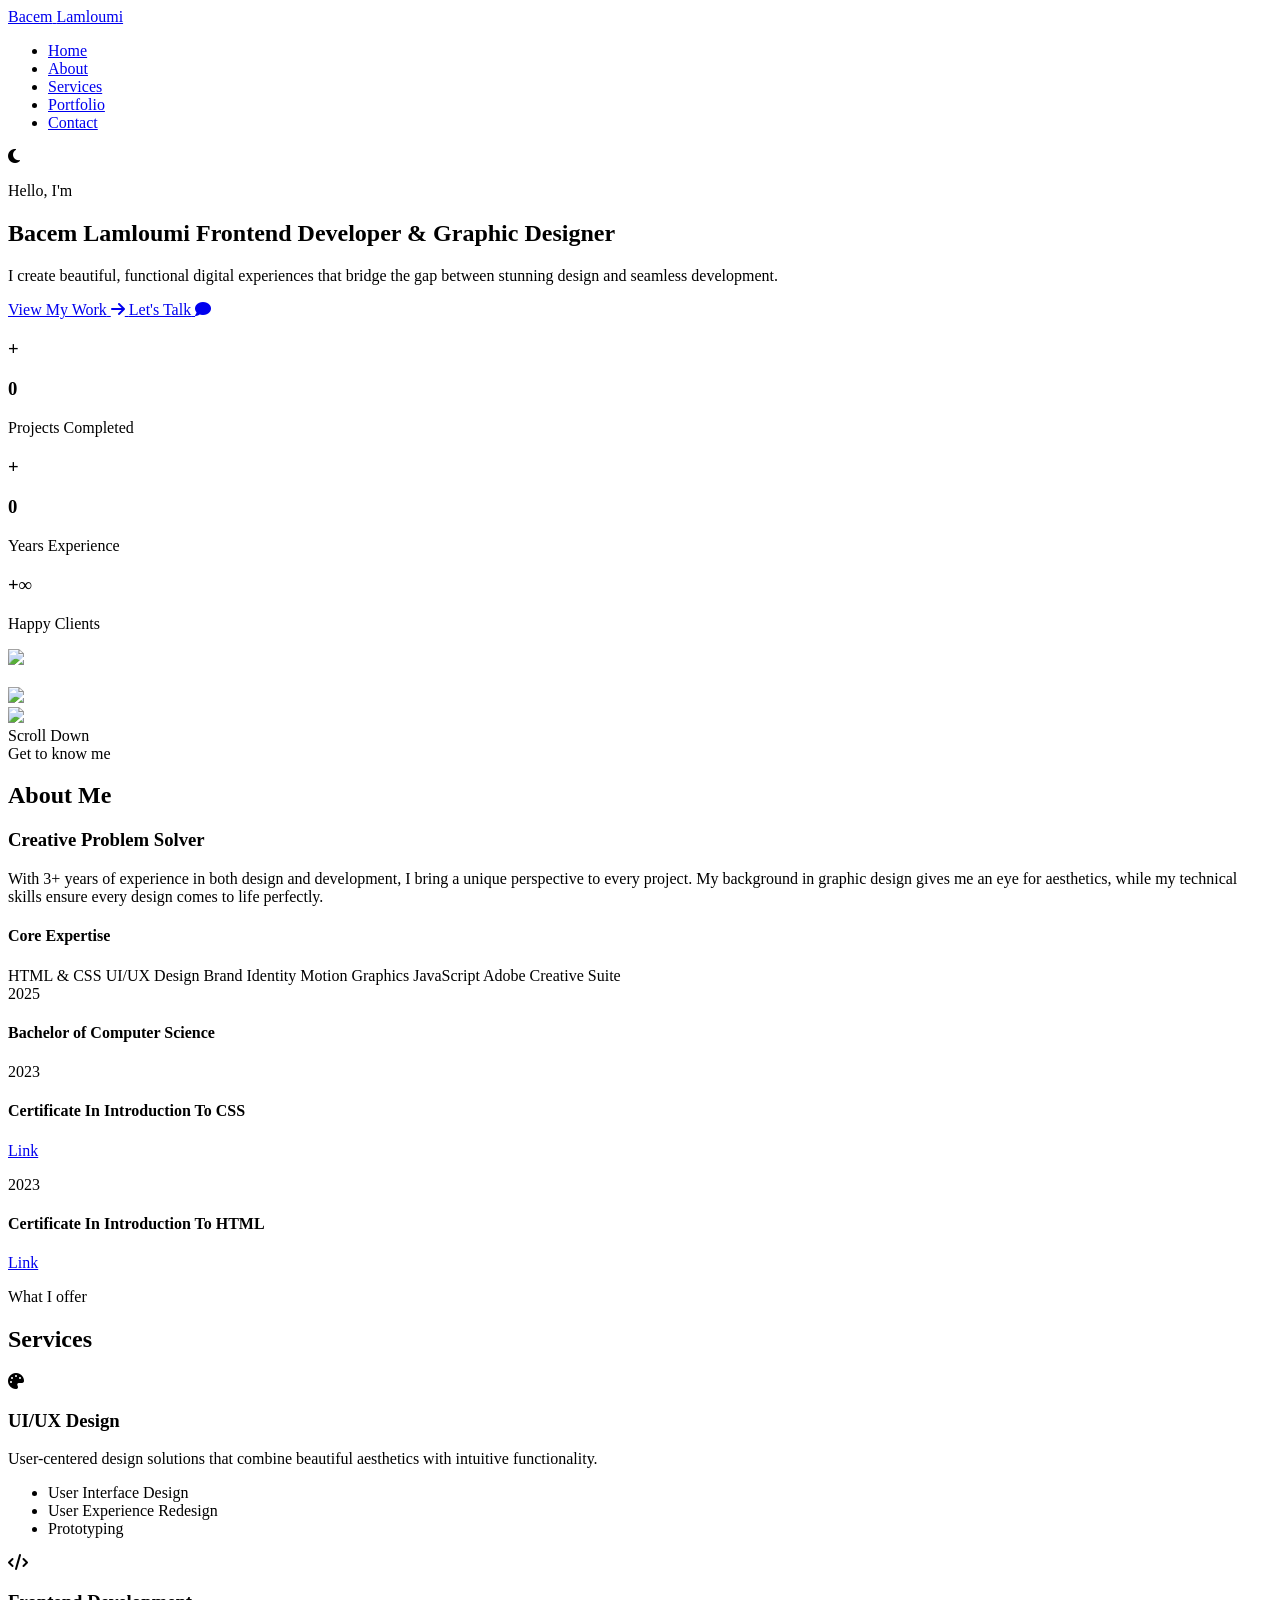
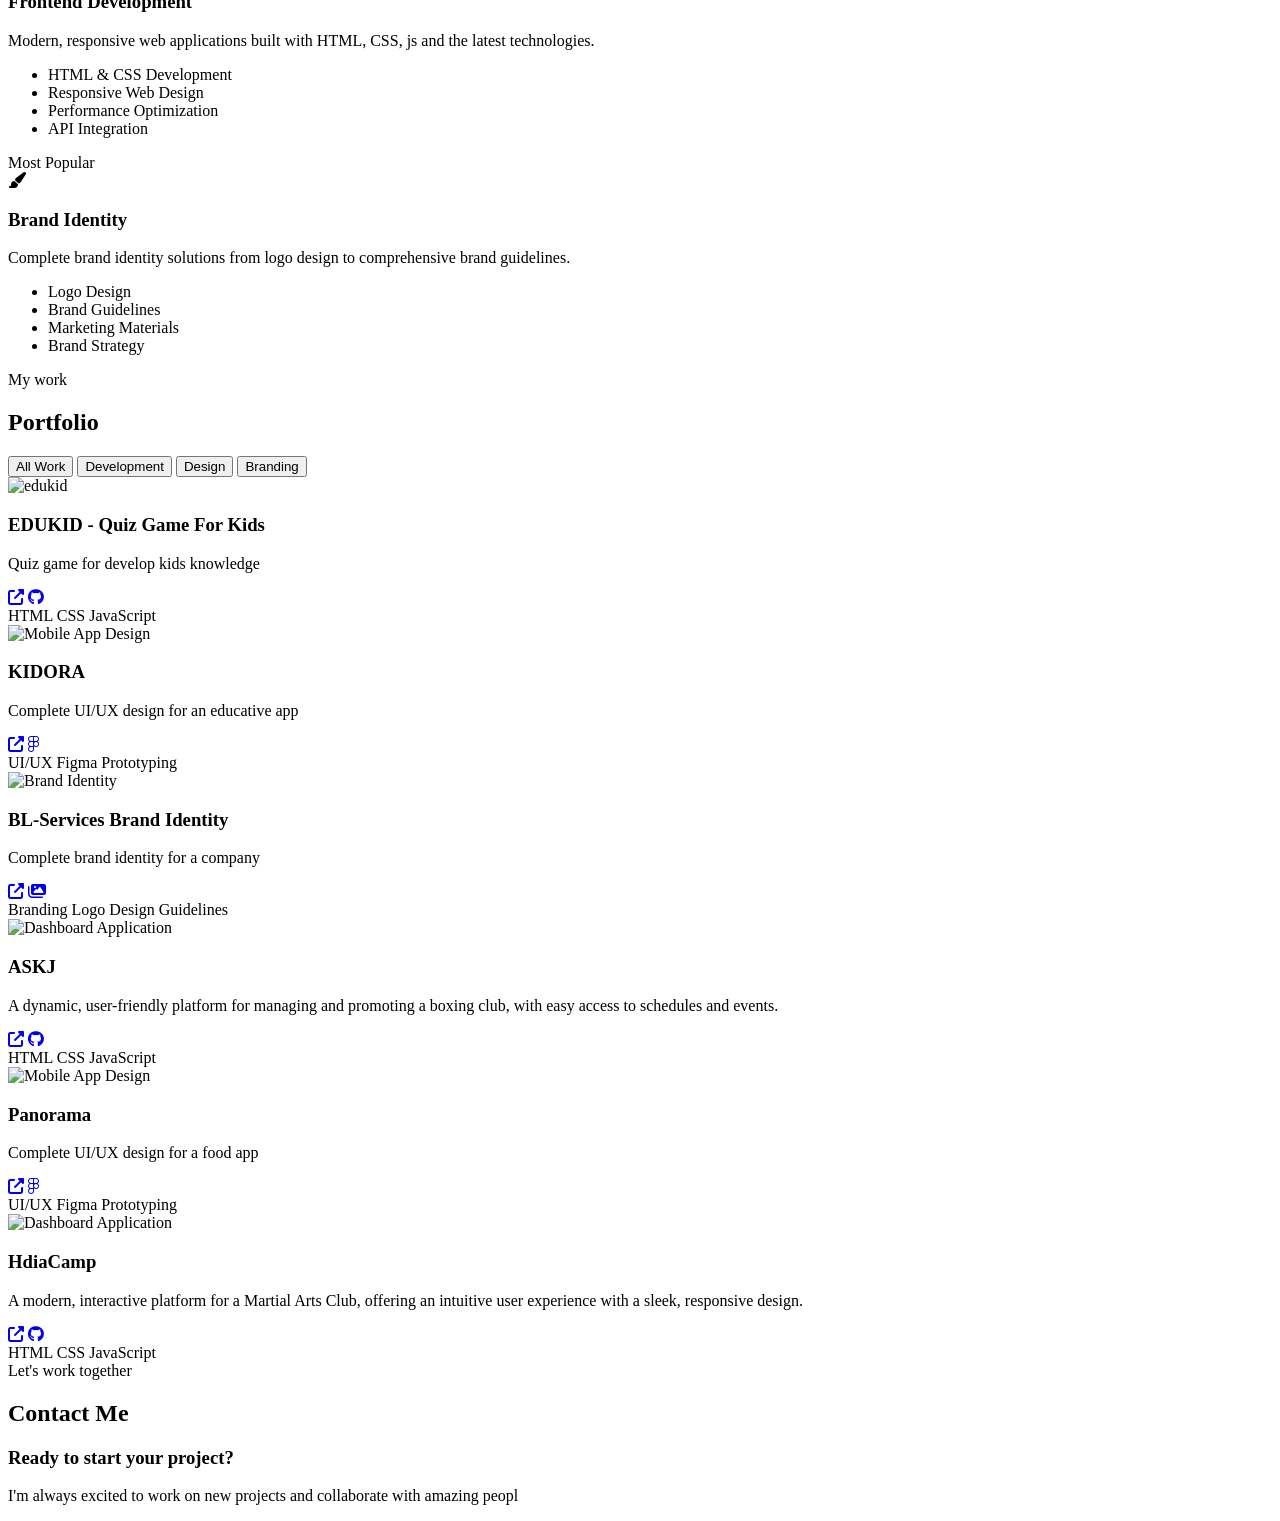
==== index.html @ 66bb6563 "Create index.html" ====
<!DOCTYPE html>
<html lang="en">
<head>
    <meta charset="UTF-8">
    <meta name="viewport" content="width=device-width, initial-scale=1.0">
    <title>Bacem Lamloumi - Frontend Developer & Graphic Designer</title>
    <link rel="stylesheet" href="style.css">
    <link rel="shortcut icon" href="head.png" type="image/x-icon">
    <link href="https://fonts.googleapis.com/css2?family=Poppins:wght@300;400;500;600;700;800&family=Playfair+Display:wght@400;500;600;700&display=swap" rel="stylesheet">
    <link rel="stylesheet" href="https://cdnjs.cloudflare.com/ajax/libs/font-awesome/6.4.0/css/all.min.css">
</head>
<body>
    <!-- Cursor -->
    <div class="cursor"></div>
    <div class="cursor-follower"></div>

    <!-- Navigation -->
    <nav class="navbar" id="navbar">
        <div class="nav-container">
            <div class="nav-logo">
                <a href="#home">
                    <span class="logo-text">Bacem</span>
                    <span class="logo-accent">Lamloumi</span>
                </a>
            </div>
            <ul class="nav-menu" id="nav-menu">
                <li class="nav-item">
                    <a href="#home" class="nav-link" data-text="Home">Home</a>
                </li>
                <li class="nav-item">
                    <a href="#about" class="nav-link" data-text="About">About</a>
                </li>
                <li class="nav-item">
                    <a href="#services" class="nav-link" data-text="Services">Services</a>
                </li>
                <li class="nav-item">
                    <a href="#portfolio" class="nav-link" data-text="Portfolio">Portfolio</a>
                </li>
                <li class="nav-item">
                    <a href="#contact" class="nav-link" data-text="Contact">Contact</a>
                </li>
            </ul>
            <div class="theme-toggle" id="theme-toggle">
                <i class="fas fa-moon"></i>
            </div>
            <div class="nav-toggle" id="mobile-menu">
                <span class="bar"></span>
                <span class="bar"></span>
                <span class="bar"></span>
            </div>
        </div>
    </nav>

    <!-- Hero Section -->
    <section id="home" class="hero">
        <div class="hero-background">
            <div class="gradient-orb orb-1"></div>
            <div class="gradient-orb orb-2"></div>
            <div class="gradient-orb orb-3"></div>
        </div>
        <div class="hero-container">
            <div class="hero-content">
                <div class="hero-text">
                    <p class="hero-greeting">Hello, I'm</p>
                    <h1 class="hero-title">
                        <span class="title-line">Bacem Lamloumi</span>
                        <span class="title-line">Frontend Developer</span>
                        <span class="title-line">& Graphic Designer</span>
                    </h1>
                    <p class="hero-description">
                        I create beautiful, functional digital experiences that bridge the gap between 
                        stunning design and seamless development.
                    </p>
                    <div class="hero-buttons">
                        <a href="#portfolio" class="btn btn-primary">
                            <span>View My Work</span>
                            <i class="fas fa-arrow-right"></i>
                        </a>
                        <a href="#contact" class="btn btn-outline">
                            <span>Let's Talk</span>
                            <i class="fas fa-comment"></i>
                        </a>
                    </div>
                </div>
                <div class="hero-stats">
                    <div class="stat-item">
                        <div class="two">
                            <h3>+</h3><h3 class="stat-number" data-target="10">0</h3>
                        </div>
                        <p class="stat-label">Projects Completed</p>
                    </div>
                    <div class="stat-item">
                        <div class="two">
                            <h3>+</h3><h3 class="stat-number" data-target="3">0</h3>
                        </div>
                        <p class="stat-label">Years Experience</p>
                    </div>
                    <div class="stat-item">
                        <div class="two">
                            <h3>+∞</h3>
                        </div>
                        <p class="stat-label">Happy Clients</p>
                    </div>
                </div>
            </div>
            <div class="hero-visual">
                <div class="profile-container">
                        <img src="head.png"  class="profile-img">
                        <div class="profile-decoration"></div>
                    <div class="floating-elements">
                        <div class="floating-card card-1">
                            <img src="vscode.png" alt="">
                        </div>
                        <div class="floating-card card-2">
                            <img src="js.png">
                        </div>
                        <div class="floating-card card-3">
                            <img src="ps.png">
                        </div>
                    </div>
                </div>
            </div>
        </div>
        <div class="scroll-indicator">
            <div class="scroll-text">Scroll Down</div>
            <div class="scroll-line"></div>
        </div>
    </section>

    <!-- About Section -->
    <section id="about" class="about">
        <div class="container">
            <div class="section-header">
                <span class="section-subtitle">Get to know me</span>
                <h2 class="section-title">About Me</h2>
            </div>
            <div class="about-content">
                <div class="about-text">
                    <div class="text-block">
                        <h3>Creative Problem Solver</h3>
                        <p>
                            With 3+ years of experience in both design and development, I bring a unique perspective 
                            to every project. My background in graphic design gives me an eye for aesthetics, while 
                            my technical skills ensure every design comes to life perfectly.
                        </p>
                    </div>
                   
                    <div class="skills-preview">
                        <h4>Core Expertise</h4>
                        <div class="skill-tags">
                            <span class="skill-tag">HTML & CSS</span>
                            <span class="skill-tag">UI/UX Design</span>
                            <span class="skill-tag">Brand Identity</span>
                            <span class="skill-tag">Motion Graphics</span>
                            <span class="skill-tag">JavaScript</span>
                            <span class="skill-tag">Adobe Creative Suite</span>
                        </div>
                    </div>
                </div>
                <div class="about-visual">
                    <div class="experience-timeline">
                        <div class="timeline-item">
                            <div class="timeline-year">2025</div>
                            <div class="timeline-content">
                                <h4>Bachelor of Computer Science</h4>
                            </div>
                        </div>
                        <div class="timeline-item">
                            <div class="timeline-year">2023</div>
                            <div class="timeline-content">
                                <h4>Certificate In Introduction To CSS</h4>
                                <p><a href="https://www.sololearn.com/certificates/CC-RJZGMGFD" target="_blank">Link</a></p>
                            </div>
                        </div>
                        <div class="timeline-item">
                            <div class="timeline-year">2023</div>
                            <div class="timeline-content">
                                <h4>Certificate In Introduction To HTML</h4>
                                <p><a href="https://www.sololearn.com/certificates/CC-FWKCHX9N">Link</a></p>
                            </div>
                        </div>
                    </div>
                </div>
            </div>
        </div>
    </section>

    <!-- Services Section -->
    <section id="services" class="services">
        <div class="container">
            <div class="section-header">
                <span class="section-subtitle">What I offer</span>
                <h2 class="section-title">Services</h2>
            </div>
            <div class="services-grid">
                <div class="service-card">
                    <div class="service-icon">
                        <i class="fas fa-palette"></i>
                    </div>
                    <h3>UI/UX Design</h3>
                    <p>User-centered design solutions that combine beautiful aesthetics with intuitive functionality.</p>
                    <ul class="service-features">
                        <li>User Interface Design</li>
                        <li>User Experience Redesign</li>
                        <li>Prototyping</li>
                        
                    </ul>
                </div>
                <div class="service-card featured">
                    <div class="service-icon">
                        <i class="fas fa-code"></i>
                    </div>
                    <h3>Frontend Development</h3>
                    <p>Modern, responsive web applications built with HTML, CSS, js and the latest technologies.</p>
                    <ul class="service-features">
                        <li>HTML & CSS Development</li>
                        <li>Responsive Web Design</li>
                        <li>Performance Optimization</li>
                        <li>API Integration</li>
                    </ul>
                    <div class="featured-badge">Most Popular</div>
                </div>
                <div class="service-card">
                    <div class="service-icon">
                        <i class="fas fa-paint-brush"></i>
                    </div>
                    <h3>Brand Identity</h3>
                    <p>Complete brand identity solutions from logo design to comprehensive brand guidelines.</p>
                    <ul class="service-features">
                        <li>Logo Design</li>
                        <li>Brand Guidelines</li>
                        <li>Marketing Materials</li>
                        <li>Brand Strategy</li>
                    </ul>
                </div>
            </div>
        </div>
    </section>

    <!-- Portfolio Section -->
    <section id="portfolio" class="portfolio">
        <div class="container">
            <div class="section-header">
                <span class="section-subtitle">My work</span>
                <h2 class="section-title">Portfolio</h2>
            </div>
            <div class="portfolio-filters">
                <button class="filter-btn active" data-filter="all">All Work</button>
                <button class="filter-btn" data-filter="development">Development</button>
                <button class="filter-btn" data-filter="design">Design</button>
                <button class="filter-btn" data-filter="branding">Branding</button>
            </div>
            <div class="portfolio-grid">
                <div class="portfolio-item" data-category="development">
                    <div class="portfolio-image">
                        <img src="logo.png" alt="edukid">
                        <div class="portfolio-overlay">
                            <div class="portfolio-content">
                                <h3>EDUKID - Quiz Game For Kids</h3>
                                <p>Quiz game for develop kids knowledge</p>
                                <div class="portfolio-links">
                                    <a href="https://bacemlm.github.io/edukid/" class="portfolio-link" target="_blank"><i class="fas fa-external-link-alt"></i></a>
                                    <a href="https://github.com/bacemlm/edukid" class="portfolio-link" target="_blank"><i class="fab fa-github"></i></a>
                                </div>
                            </div>
                        </div>
                    </div>
                    <div class="portfolio-info">
                        <div class="portfolio-tags">
                            <span class="tag">HTML</span>
                            <span class="tag">CSS</span>
                            <span class="tag">JavaScript</span>
                        </div>
                    </div>
                </div>

                <div class="portfolio-item" data-category="design">
                    <div class="portfolio-image">
                        <img src="kidora.png" alt="Mobile App Design">
                        <div class="portfolio-overlay">
                            <div class="portfolio-content">
                                <h3>KIDORA</h3>
                                <p>Complete UI/UX design for an educative app</p>
                                <div class="portfolio-links">
                                    <a href="#" class="portfolio-link"><i class="fas fa-external-link-alt"></i></a>
                                    <a href="#" class="portfolio-link"><i class="fab fa-figma"></i></a>
                                </div>
                            </div>
                        </div>
                    </div>
                    <div class="portfolio-info">
                        <div class="portfolio-tags">
                            <span class="tag">UI/UX</span>
                            <span class="tag">Figma</span>
                            <span class="tag">Prototyping</span>
                        </div>
                    </div>
                </div>

                <div class="portfolio-item" data-category="branding">
                    <div class="portfolio-image">
                        <img src="blservices.jpg" alt="Brand Identity">
                        <div class="portfolio-overlay">
                            <div class="portfolio-content">
                                <h3>BL-Services Brand Identity</h3>
                                <p>Complete brand identity for a company</p>
                                <div class="portfolio-links">
                                    <a href="#" class="portfolio-link"><i class="fas fa-external-link-alt"></i></a>
                                    <a href="#" class="portfolio-link"><i class="fas fa-images"></i></a>
                                </div>
                            </div>
                        </div>
                    </div>
                    <div class="portfolio-info">
                        <div class="portfolio-tags">
                            <span class="tag">Branding</span>
                            <span class="tag">Logo Design</span>
                            <span class="tag">Guidelines</span>
                        </div>
                    </div>
                </div>

                <div class="portfolio-item" data-category="development">
                    <div class="portfolio-image">
                        <img src="askj.png" alt="Dashboard Application">
                        <div class="portfolio-overlay">
                            <div class="portfolio-content">
                                <h3>ASKJ</h3>
                                <p>A dynamic, user-friendly platform for managing and promoting a boxing club, with easy access to schedules and events.</p>
                                <div class="portfolio-links">
                                    <a href="https://bacemlm.github.io/askj/" class="portfolio-link"><i class="fas fa-external-link-alt"></i></a>
                                    <a href="https://github.com/bacemlm/askj" class="portfolio-link"><i class="fab fa-github"></i></a>
                                </div>
                            </div>
                        </div>
                    </div>
                    <div class="portfolio-info">
                        <div class="portfolio-tags">
                            <span class="tag">HTML</span>
                            <span class="tag">CSS</span>
                            <span class="tag">JavaScript</span>
                        </div>
                    </div>
                </div>

                
                <div class="portfolio-item" data-category="design">
                    <div class="portfolio-image">
                        <img src="panorama.png" alt="Mobile App Design">
                        <div class="portfolio-overlay">
                            <div class="portfolio-content">
                                <h3>Panorama</h3>
                                <p>Complete UI/UX design for a food app</p>
                                <div class="portfolio-links">
                                    <a href="#" class="portfolio-link"><i class="fas fa-external-link-alt"></i></a>
                                    <a href="#" class="portfolio-link"><i class="fab fa-figma"></i></a>
                                </div>
                            </div>
                        </div>
                    </div>
                    <div class="portfolio-info">
                        <div class="portfolio-tags">
                            <span class="tag">UI/UX</span>
                            <span class="tag">Figma</span>
                            <span class="tag">Prototyping</span>
                        </div>
                    </div>
                </div>

                <div class="portfolio-item" data-category="development">
                    <div class="portfolio-image">
                        <img src="hdiacamp.png" alt="Dashboard Application">
                        <div class="portfolio-overlay">
                            <div class="portfolio-content">
                                <h3>HdiaCamp</h3>
                                <p>A modern, interactive platform for a Martial Arts Club, offering an intuitive user experience with a sleek, responsive design.</p>
                                <div class="portfolio-links">
                                    <a href="https://bacemlm.github.io/hdiaCamp/" class="portfolio-link"><i class="fas fa-external-link-alt"></i></a>
                                    <a href="https://github.com/bacemlm/hdiaCamp" class="portfolio-link"><i class="fab fa-github"></i></a>
                                </div>
                            </div>
                        </div>
                    </div>
                    <div class="portfolio-info">
                        <div class="portfolio-tags">
                            <span class="tag">HTML</span>
                            <span class="tag">CSS</span>
                            <span class="tag">JavaScript</span>
                        </div>
                    </div>
                </div>
            </div>
        </div>
    </section>

    <!-- Contact Section -->
    <section id="contact" class="contact">
        <div class="container">
            <div class="section-header">
                <span class="section-subtitle">Let's work together</span>
                <h2 class="section-title">Contact Me</h2>
            </div>
            <div class="contact-content">
                <div class="contact-info">
                    <div class="contact-text">
                        <h3>Ready to start your project?</h3>
                        <p>
                            I'm always excited to work on new projects and collaborate with amazing peopl
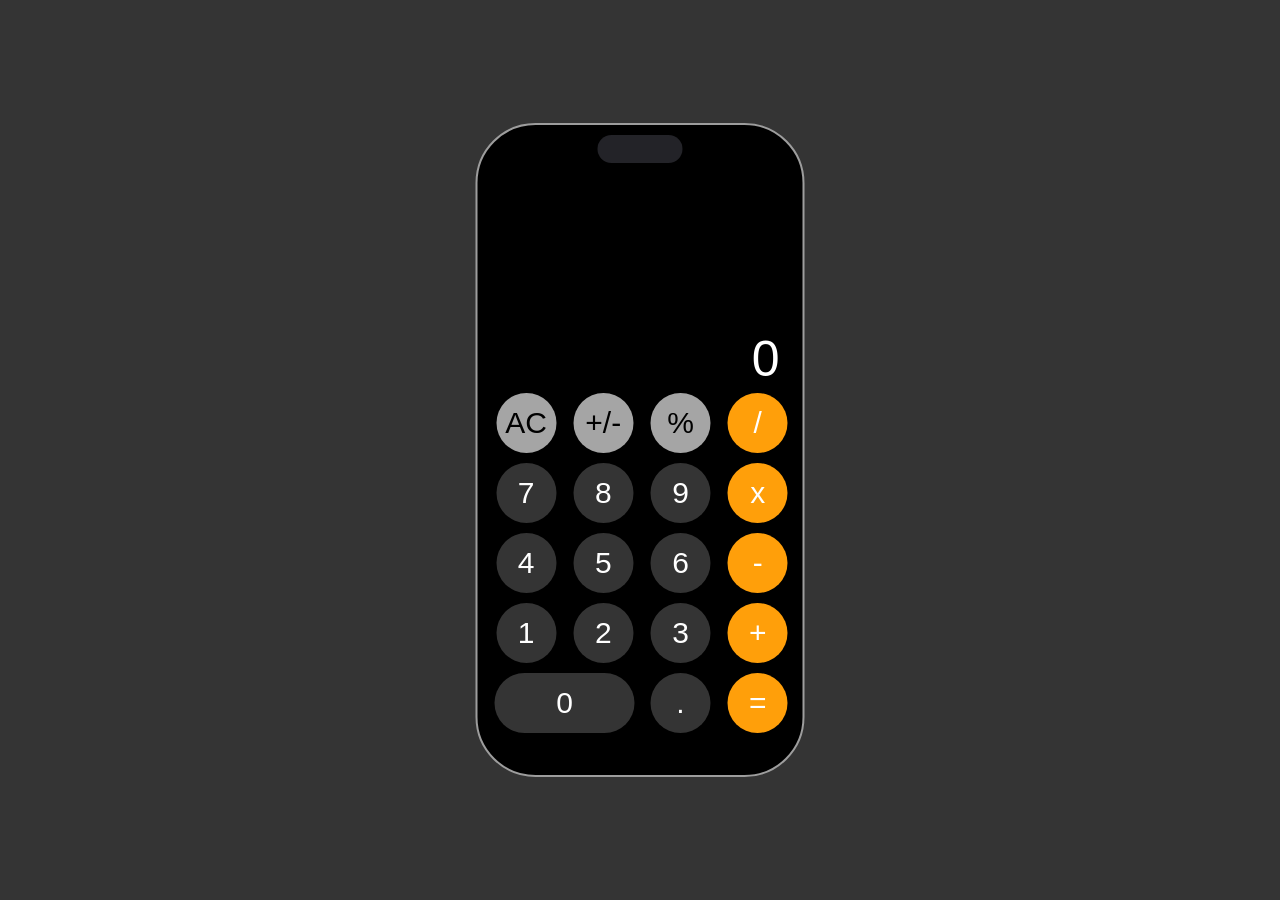
==== commit 817a6716: "Add initial HTML structure for calculator" ====
--- a/index.html
+++ b/index.html
@@ -1,408 +1,37 @@
 <!DOCTYPE html>
-<html lang="en">
+<html>
 <head>
-    <meta charset="UTF-8">
-    <meta name="viewport" content="width=device-width, initial-scale=1.0">
-    <title>Bacem Lamloumi - Frontend Developer & Graphic Designer</title>
-    <link rel="stylesheet" href="style.css">
-    <link rel="shortcut icon" href="head.png" type="image/x-icon">
-    <link href="https://fonts.googleapis.com/css2?family=Poppins:wght@300;400;500;600;700;800&family=Playfair+Display:wght@400;500;600;700&display=swap" rel="stylesheet">
-    <link rel="stylesheet" href="https://cdnjs.cloudflare.com/ajax/libs/font-awesome/6.4.0/css/all.min.css">
+	<title>Calcul</title>
+	<link rel="stylesheet" type="text/css" href="calcul.css">
 </head>
 <body>
-    <!-- Cursor -->
-    <div class="cursor"></div>
-    <div class="cursor-follower"></div>
-
-    <!-- Navigation -->
-    <nav class="navbar" id="navbar">
-        <div class="nav-container">
-            <div class="nav-logo">
-                <a href="#home">
-                    <span class="logo-text">Bacem</span>
-                    <span class="logo-accent">Lamloumi</span>
-                </a>
-            </div>
-            <ul class="nav-menu" id="nav-menu">
-                <li class="nav-item">
-                    <a href="#home" class="nav-link" data-text="Home">Home</a>
-                </li>
-                <li class="nav-item">
-                    <a href="#about" class="nav-link" data-text="About">About</a>
-                </li>
-                <li class="nav-item">
-                    <a href="#services" class="nav-link" data-text="Services">Services</a>
-                </li>
-                <li class="nav-item">
-                    <a href="#portfolio" class="nav-link" data-text="Portfolio">Portfolio</a>
-                </li>
-                <li class="nav-item">
-                    <a href="#contact" class="nav-link" data-text="Contact">Contact</a>
-                </li>
-            </ul>
-            <div class="theme-toggle" id="theme-toggle">
-                <i class="fas fa-moon"></i>
-            </div>
-            <div class="nav-toggle" id="mobile-menu">
-                <span class="bar"></span>
-                <span class="bar"></span>
-                <span class="bar"></span>
-            </div>
-        </div>
-    </nav>
-
-    <!-- Hero Section -->
-    <section id="home" class="hero">
-        <div class="hero-background">
-            <div class="gradient-orb orb-1"></div>
-            <div class="gradient-orb orb-2"></div>
-            <div class="gradient-orb orb-3"></div>
-        </div>
-        <div class="hero-container">
-            <div class="hero-content">
-                <div class="hero-text">
-                    <p class="hero-greeting">Hello, I'm</p>
-                    <h1 class="hero-title">
-                        <span class="title-line">Bacem Lamloumi</span>
-                        <span class="title-line">Frontend Developer</span>
-                        <span class="title-line">& Graphic Designer</span>
-                    </h1>
-                    <p class="hero-description">
-                        I create beautiful, functional digital experiences that bridge the gap between 
-                        stunning design and seamless development.
-                    </p>
-                    <div class="hero-buttons">
-                        <a href="#portfolio" class="btn btn-primary">
-                            <span>View My Work</span>
-                            <i class="fas fa-arrow-right"></i>
-                        </a>
-                        <a href="#contact" class="btn btn-outline">
-                            <span>Let's Talk</span>
-                            <i class="fas fa-comment"></i>
-                        </a>
-                    </div>
-                </div>
-                <div class="hero-stats">
-                    <div class="stat-item">
-                        <div class="two">
-                            <h3>+</h3><h3 class="stat-number" data-target="10">0</h3>
-                        </div>
-                        <p class="stat-label">Projects Completed</p>
-                    </div>
-                    <div class="stat-item">
-                        <div class="two">
-                            <h3>+</h3><h3 class="stat-number" data-target="3">0</h3>
-                        </div>
-                        <p class="stat-label">Years Experience</p>
-                    </div>
-                    <div class="stat-item">
-                        <div class="two">
-                            <h3>+∞</h3>
-                        </div>
-                        <p class="stat-label">Happy Clients</p>
-                    </div>
-                </div>
-            </div>
-            <div class="hero-visual">
-                <div class="profile-container">
-                        <img src="head.png"  class="profile-img">
-                        <div class="profile-decoration"></div>
-                    <div class="floating-elements">
-                        <div class="floating-card card-1">
-                            <img src="vscode.png" alt="">
-                        </div>
-                        <div class="floating-card card-2">
-                            <img src="js.png">
-                        </div>
-                        <div class="floating-card card-3">
-                            <img src="ps.png">
-                        </div>
-                    </div>
-                </div>
-            </div>
-        </div>
-        <div class="scroll-indicator">
-            <div class="scroll-text">Scroll Down</div>
-            <div class="scroll-line"></div>
-        </div>
-    </section>
-
-    <!-- About Section -->
-    <section id="about" class="about">
-        <div class="container">
-            <div class="section-header">
-                <span class="section-subtitle">Get to know me</span>
-                <h2 class="section-title">About Me</h2>
-            </div>
-            <div class="about-content">
-                <div class="about-text">
-                    <div class="text-block">
-                        <h3>Creative Problem Solver</h3>
-                        <p>
-                            With 3+ years of experience in both design and development, I bring a unique perspective 
-                            to every project. My background in graphic design gives me an eye for aesthetics, while 
-                            my technical skills ensure every design comes to life perfectly.
-                        </p>
-                    </div>
-                   
-                    <div class="skills-preview">
-                        <h4>Core Expertise</h4>
-                        <div class="skill-tags">
-                            <span class="skill-tag">HTML & CSS</span>
-                            <span class="skill-tag">UI/UX Design</span>
-                            <span class="skill-tag">Brand Identity</span>
-                            <span class="skill-tag">Motion Graphics</span>
-                            <span class="skill-tag">JavaScript</span>
-                            <span class="skill-tag">Adobe Creative Suite</span>
-                        </div>
-                    </div>
-                </div>
-                <div class="about-visual">
-                    <div class="experience-timeline">
-                        <div class="timeline-item">
-                            <div class="timeline-year">2025</div>
-                            <div class="timeline-content">
-                                <h4>Bachelor of Computer Science</h4>
-                            </div>
-                        </div>
-                        <div class="timeline-item">
-                            <div class="timeline-year">2023</div>
-                            <div class="timeline-content">
-                                <h4>Certificate In Introduction To CSS</h4>
-                                <p><a href="https://www.sololearn.com/certificates/CC-RJZGMGFD" target="_blank">Link</a></p>
-                            </div>
-                        </div>
-                        <div class="timeline-item">
-                            <div class="timeline-year">2023</div>
-                            <div class="timeline-content">
-                                <h4>Certificate In Introduction To HTML</h4>
-                                <p><a href="https://www.sololearn.com/certificates/CC-FWKCHX9N">Link</a></p>
-                            </div>
-                        </div>
-                    </div>
-                </div>
-            </div>
-        </div>
-    </section>
-
-    <!-- Services Section -->
-    <section id="services" class="services">
-        <div class="container">
-            <div class="section-header">
-                <span class="section-subtitle">What I offer</span>
-                <h2 class="section-title">Services</h2>
-            </div>
-            <div class="services-grid">
-                <div class="service-card">
-                    <div class="service-icon">
-                        <i class="fas fa-palette"></i>
-                    </div>
-                    <h3>UI/UX Design</h3>
-                    <p>User-centered design solutions that combine beautiful aesthetics with intuitive functionality.</p>
-                    <ul class="service-features">
-                        <li>User Interface Design</li>
-                        <li>User Experience Redesign</li>
-                        <li>Prototyping</li>
-                        
-                    </ul>
-                </div>
-                <div class="service-card featured">
-                    <div class="service-icon">
-                        <i class="fas fa-code"></i>
-                    </div>
-                    <h3>Frontend Development</h3>
-                    <p>Modern, responsive web applications built with HTML, CSS, js and the latest technologies.</p>
-                    <ul class="service-features">
-                        <li>HTML & CSS Development</li>
-                        <li>Responsive Web Design</li>
-                        <li>Performance Optimization</li>
-                        <li>API Integration</li>
-                    </ul>
-                    <div class="featured-badge">Most Popular</div>
-                </div>
-                <div class="service-card">
-                    <div class="service-icon">
-                        <i class="fas fa-paint-brush"></i>
-                    </div>
-                    <h3>Brand Identity</h3>
-                    <p>Complete brand identity solutions from logo design to comprehensive brand guidelines.</p>
-                    <ul class="service-features">
-                        <li>Logo Design</li>
-                        <li>Brand Guidelines</li>
-                        <li>Marketing Materials</li>
-                        <li>Brand Strategy</li>
-                    </ul>
-                </div>
-            </div>
-        </div>
-    </section>
-
-    <!-- Portfolio Section -->
-    <section id="portfolio" class="portfolio">
-        <div class="container">
-            <div class="section-header">
-                <span class="section-subtitle">My work</span>
-                <h2 class="section-title">Portfolio</h2>
-            </div>
-            <div class="portfolio-filters">
-                <button class="filter-btn active" data-filter="all">All Work</button>
-                <button class="filter-btn" data-filter="development">Development</button>
-                <button class="filter-btn" data-filter="design">Design</button>
-                <button class="filter-btn" data-filter="branding">Branding</button>
-            </div>
-            <div class="portfolio-grid">
-                <div class="portfolio-item" data-category="development">
-                    <div class="portfolio-image">
-                        <img src="logo.png" alt="edukid">
-                        <div class="portfolio-overlay">
-                            <div class="portfolio-content">
-                                <h3>EDUKID - Quiz Game For Kids</h3>
-                                <p>Quiz game for develop kids knowledge</p>
-                                <div class="portfolio-links">
-                                    <a href="https://bacemlm.github.io/edukid/" class="portfolio-link" target="_blank"><i class="fas fa-external-link-alt"></i></a>
-                                    <a href="https://github.com/bacemlm/edukid" class="portfolio-link" target="_blank"><i class="fab fa-github"></i></a>
-                                </div>
-                            </div>
-                        </div>
-                    </div>
-                    <div class="portfolio-info">
-                        <div class="portfolio-tags">
-                            <span class="tag">HTML</span>
-                            <span class="tag">CSS</span>
-                            <span class="tag">JavaScript</span>
-                        </div>
-                    </div>
-                </div>
-
-                <div class="portfolio-item" data-category="design">
-                    <div class="portfolio-image">
-                        <img src="kidora.png" alt="Mobile App Design">
-                        <div class="portfolio-overlay">
-                            <div class="portfolio-content">
-                                <h3>KIDORA</h3>
-                                <p>Complete UI/UX design for an educative app</p>
-                                <div class="portfolio-links">
-                                    <a href="#" class="portfolio-link"><i class="fas fa-external-link-alt"></i></a>
-                                    <a href="#" class="portfolio-link"><i class="fab fa-figma"></i></a>
-                                </div>
-                            </div>
-                        </div>
-                    </div>
-                    <div class="portfolio-info">
-                        <div class="portfolio-tags">
-                            <span class="tag">UI/UX</span>
-                            <span class="tag">Figma</span>
-                            <span class="tag">Prototyping</span>
-                        </div>
-                    </div>
-                </div>
-
-                <div class="portfolio-item" data-category="branding">
-                    <div class="portfolio-image">
-                        <img src="blservices.jpg" alt="Brand Identity">
-                        <div class="portfolio-overlay">
-                            <div class="portfolio-content">
-                                <h3>BL-Services Brand Identity</h3>
-                                <p>Complete brand identity for a company</p>
-                                <div class="portfolio-links">
-                                    <a href="#" class="portfolio-link"><i class="fas fa-external-link-alt"></i></a>
-                                    <a href="#" class="portfolio-link"><i class="fas fa-images"></i></a>
-                                </div>
-                            </div>
-                        </div>
-                    </div>
-                    <div class="portfolio-info">
-                        <div class="portfolio-tags">
-                            <span class="tag">Branding</span>
-                            <span class="tag">Logo Design</span>
-                            <span class="tag">Guidelines</span>
-                        </div>
-                    </div>
-                </div>
-
-                <div class="portfolio-item" data-category="development">
-                    <div class="portfolio-image">
-                        <img src="askj.png" alt="Dashboard Application">
-                        <div class="portfolio-overlay">
-                            <div class="portfolio-content">
-                                <h3>ASKJ</h3>
-                                <p>A dynamic, user-friendly platform for managing and promoting a boxing club, with easy access to schedules and events.</p>
-                                <div class="portfolio-links">
-                                    <a href="https://bacemlm.github.io/askj/" class="portfolio-link"><i class="fas fa-external-link-alt"></i></a>
-                                    <a href="https://github.com/bacemlm/askj" class="portfolio-link"><i class="fab fa-github"></i></a>
-                                </div>
-                            </div>
-                        </div>
-                    </div>
-                    <div class="portfolio-info">
-                        <div class="portfolio-tags">
-                            <span class="tag">HTML</span>
-                            <span class="tag">CSS</span>
-                            <span class="tag">JavaScript</span>
-                        </div>
-                    </div>
-                </div>
-
-                
-                <div class="portfolio-item" data-category="design">
-                    <div class="portfolio-image">
-                        <img src="panorama.png" alt="Mobile App Design">
-                        <div class="portfolio-overlay">
-                            <div class="portfolio-content">
-                                <h3>Panorama</h3>
-                                <p>Complete UI/UX design for a food app</p>
-                                <div class="portfolio-links">
-                                    <a href="#" class="portfolio-link"><i class="fas fa-external-link-alt"></i></a>
-                                    <a href="#" class="portfolio-link"><i class="fab fa-figma"></i></a>
-                                </div>
-                            </div>
-                        </div>
-                    </div>
-                    <div class="portfolio-info">
-                        <div class="portfolio-tags">
-                            <span class="tag">UI/UX</span>
-                            <span class="tag">Figma</span>
-                            <span class="tag">Prototyping</span>
-                        </div>
-                    </div>
-                </div>
-
-                <div class="portfolio-item" data-category="development">
-                    <div class="portfolio-image">
-                        <img src="hdiacamp.png" alt="Dashboard Application">
-                        <div class="portfolio-overlay">
-                            <div class="portfolio-content">
-                                <h3>HdiaCamp</h3>
-                                <p>A modern, interactive platform for a Martial Arts Club, offering an intuitive user experience with a sleek, responsive design.</p>
-                                <div class="portfolio-links">
-                                    <a href="https://bacemlm.github.io/hdiaCamp/" class="portfolio-link"><i class="fas fa-external-link-alt"></i></a>
-                                    <a href="https://github.com/bacemlm/hdiaCamp" class="portfolio-link"><i class="fab fa-github"></i></a>
-                                </div>
-                            </div>
-                        </div>
-                    </div>
-                    <div class="portfolio-info">
-                        <div class="portfolio-tags">
-                            <span class="tag">HTML</span>
-                            <span class="tag">CSS</span>
-                            <span class="tag">JavaScript</span>
-                        </div>
-                    </div>
-                </div>
-            </div>
-        </div>
-    </section>
-
-    <!-- Contact Section -->
-    <section id="contact" class="contact">
-        <div class="container">
-            <div class="section-header">
-                <span class="section-subtitle">Let's work together</span>
-                <h2 class="section-title">Contact Me</h2>
-            </div>
-            <div class="contact-content">
-                <div class="contact-info">
-                    <div class="contact-text">
-                        <h3>Ready to start your project?</h3>
-                        <p>
-                            I'm always excited to work on new projects and collaborate with amazing peopl
+	<div class="container">
+		<input type="button" name="di" value="       " id="di">
+		<div class="result">
+			<span>0</span>
+		</div>
+		<div class="buttons">
+			<button class="item item1 clear">AC</button>
+			<button class="item item1 negative" value="+/-">+/-</button>
+			<button class="item percent sign" value="%">%</button>
+			<button class="item item3 sign" value="/">/</button>
+			<button class="item numbers" value="7">7</button>
+			<button class="item numbers" value="8">8</button>
+			<button class="item numbers" value="9">9</button>
+			<button class="item item3 sign" value="x">x</button>
+			<button class="item numbers" value="4">4</button>
+			<button class="item numbers" value="5">5</button>
+			<button class="item numbers" value="6">6</button>
+			<button class="item item3 sign" value="-">-</button>
+			<button class="item numbers" value="1">1</button>
+			<button class="item numbers" value="2">2</button>
+			<button class="item numbers" value="3">3</button>
+			<button class="item item3 sign" value="+">+</button>
+			<button class="item itemZero numbers" value="0">0</button>
+			<button class="item comma">.</button>
+			<button class="item item3 equals">=</button>
+		</div>
+	</div>
+	<script type="text/javascript" src="calcul.js"></script>
+</body>
+</html>
--- a/calcul.css
+++ b/calcul.css
@@ -0,0 +1,98 @@
+*{
+	padding: 0;
+	margin: 0;
+}
+html, body{
+	min-height: 100vh;
+    height: 100%;
+    font-family: Arial, helvetica, sans-serif;
+    background-color: #343434;
+}
+#di{
+	width: 85px;
+	height: 28px;
+	border: none;
+	border-radius: 100px;
+	position: absolute;
+	background-color: #232328;
+	margin-left: 120px;
+	margin-top: 10px;
+}
+.container{
+	background-color: black;
+    position: absolute;
+    height: 650px;
+    width: 325px;
+    left: 50%;
+    top: 50%;
+    transform: translate(-50%, -50%);
+    border: 2px solid #9d9d9d;
+    border-radius: 60px;
+    transition: .4s;
+}
+.container:hover{
+	box-shadow: 0 0 15px #ff9f0a;
+}
+.result{
+	display: flex;
+    justify-content: flex-end;
+    align-items: flex-end;
+    color: white;
+    margin-top: 205px;
+    margin-bottom: -205px;
+    margin-right: 23px;
+}
+.result span{
+	font-size: 50px;
+	justify-self: flex-end;
+}
+.buttons{
+	width: 95%;
+    background-color: black;
+    display: grid;
+    margin-top: 205px;
+    margin-left: 10px;
+    grid-template-columns: 25% 25% 25% 25%;
+}
+.item{
+	display: flex;
+    justify-content: center;
+    align-items: center;
+    font-size: 30px;
+    color: white;
+    border-radius: 100%;
+    width: 60px;
+    height: 60px;
+    padding: 10px;
+    margin: 5px;
+    cursor: pointer;
+    align-self: center;
+    justify-self: center;
+}
+.percent{
+	background-color: #A5A5A5;
+	border: none;
+	color: black;
+}
+.item1{
+	background-color: #A5A5A5;
+	border: none;
+}
+.item3{
+	background-color: #FF9F0A;
+	border: none;
+}
+.numbers, .comma{
+	background-color: #343434;
+	border: none;
+}
+.negative, .clear{
+	color: black;
+}
+.itemZero{
+	background-color: #343434;
+    width: 140px;
+    border-radius: 135px;
+    grid-column: span 2;
+    border: none;
+}
